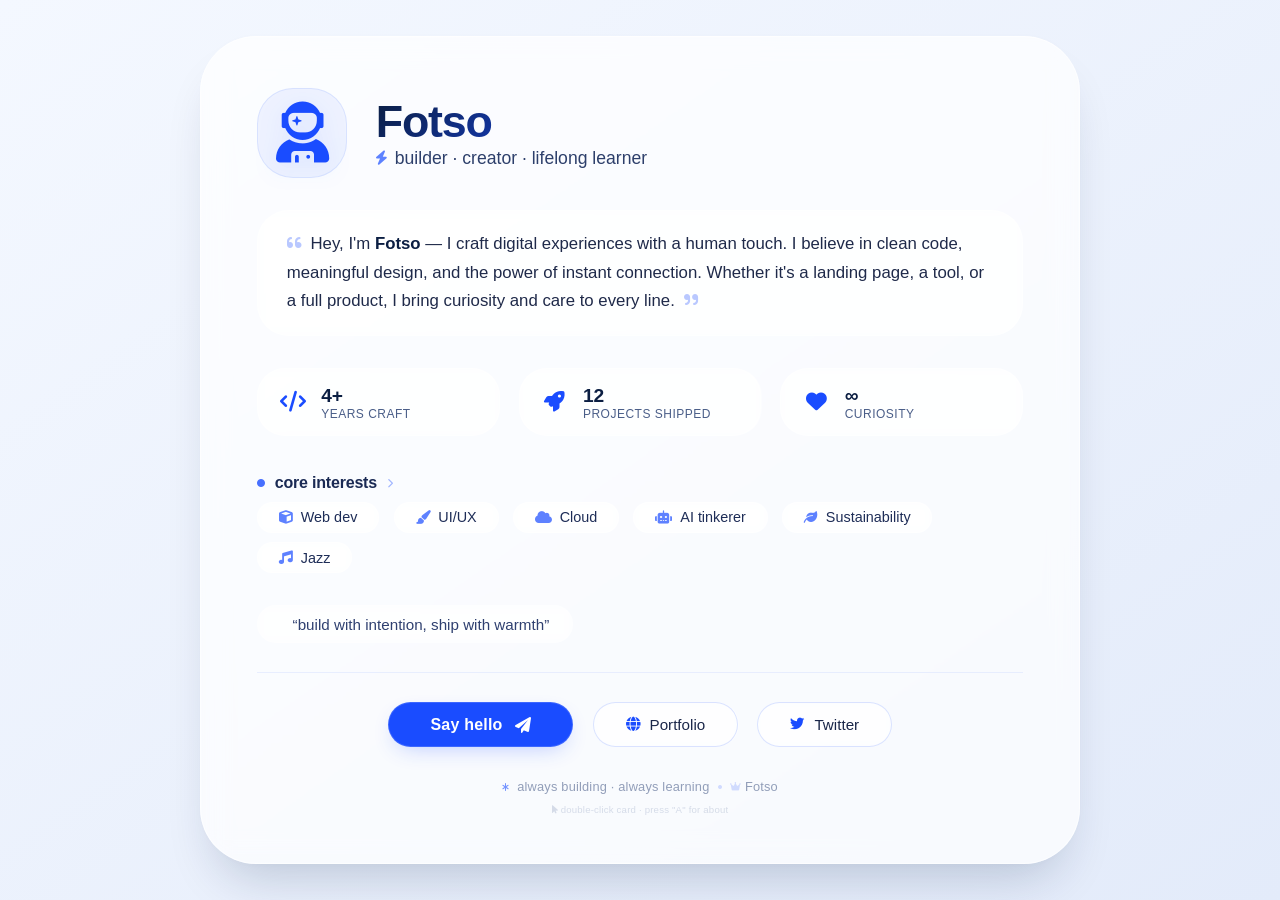
==== about.html @ 0a40fa95 "Rename welcome2.html to about.html" ====
<!DOCTYPE html>
<html lang="en">
<head>
  <meta charset="UTF-8" />
  <meta name="viewport" content="width=device-width, initial-scale=1.0" />
  <title>About · Fotso</title>
  <!-- Font Awesome 6 (free) for clean icons -->
  <link rel="stylesheet" href="https://cdnjs.cloudflare.com/ajax/libs/font-awesome/6.0.0-beta3/css/all.min.css" />
  <style>
    /* ----- reset & base ----- */
    * {
      margin: 0;
      padding: 0;
      box-sizing: border-box;
    }

    body {
      background: linear-gradient(145deg, #f4f8ff 0%, #e3ebfa 100%);
      min-height: 100vh;
      display: flex;
      align-items: center;
      justify-content: center;
      font-family: 'Inter', -apple-system, BlinkMacSystemFont, 'Segoe UI', Roboto, Helvetica, Arial, sans-serif;
      padding: 1.5rem;
      margin: 0;
    }

    /* ----- main card – about me ----- */
    .about-card {
      max-width: 880px;
      width: 100%;
      background: rgba(255, 255, 255, 0.72);
      backdrop-filter: blur(14px);
      -webkit-backdrop-filter: blur(14px);
      border-radius: 56px;
      padding: 3.2rem 3.5rem 3rem;
      box-shadow: 0 30px 50px -18px rgba(0, 30, 70, 0.20),
                  0 2px 10px rgba(0,0,0,0.02);
      border: 1px solid rgba(255, 255, 255, 0.6);
      transition: all 0.25s ease;
    }

    .about-card:hover {
      box-shadow: 0 40px 65px -18px rgba(0, 45, 100, 0.25);
      transform: scale(1.005);
      background: rgba(255, 255, 255, 0.85);
    }

    /* ----- header / identity ----- */
    .about-header {
      display: flex;
      align-items: center;
      gap: 1rem 1.8rem;
      flex-wrap: wrap;
      margin-bottom: 2rem;
    }

    .avatar-icon {
      font-size: 3.8rem;
      color: #1a4cff;
      background: rgba(26, 76, 255, 0.06);
      width: 90px;
      height: 90px;
      display: flex;
      align-items: center;
      justify-content: center;
      border-radius: 36px;
      border: 1px solid rgba(26, 76, 255, 0.10);
      transition: 0.2s;
      flex-shrink: 0;
    }

    .avatar-icon i {
      filter: drop-shadow(0 6px 12px rgba(26, 76, 255, 0.10));
    }

    .name-title h1 {
      font-size: 2.8rem;
      font-weight: 700;
      letter-spacing: -1.2px;
      background: linear-gradient(135deg, #0b1e42, #1a4cff);
      -webkit-background-clip: text;
      background-clip: text;
      color: transparent;
      line-height: 1.1;
    }

    .name-title .role {
      font-size: 1.1rem;
      font-weight: 450;
      color: #2d3f6b;
      display: flex;
      align-items: center;
      gap: 8px;
      margin-top: 0.1rem;
    }

    .name-title .role i {
      color: #1a4cff;
      font-size: 0.9rem;
      opacity: 0.7;
    }

    /* ----- about body ----- */
    .about-body {
      display: flex;
      flex-direction: column;
      gap: 1.8rem;
      margin: 0.8rem 0 1.8rem;
    }

    .bio {
      font-size: 1.05rem;
      line-height: 1.7;
      color: #1f2a4a;
      background: rgba(255, 255, 255, 0.3);
      padding: 1.2rem 1.8rem;
      border-radius: 32px;
      border: 1px solid rgba(255, 255, 255, 0.5);
      backdrop-filter: blur(4px);
    }

    .bio i {
      color: #1a4cff;
      margin-right: 6px;
      opacity: 0.7;
    }

    .bio strong {
      color: #0b1e42;
      font-weight: 600;
    }

    /* ----- stats / highlights ----- */
    .stats-grid {
      display: grid;
      grid-template-columns: repeat(auto-fit, minmax(150px, 1fr));
      gap: 1rem 1.2rem;
      margin: 0.2rem 0;
    }

    .stat-item {
      background: rgba(255, 255, 255, 0.3);
      backdrop-filter: blur(4px);
      border: 1px solid rgba(255, 255, 255, 0.5);
      border-radius: 28px;
      padding: 0.9rem 1.2rem;
      display: flex;
      align-items: center;
      gap: 12px;
      transition: 0.15s;
    }

    .stat-item:hover {
      background: rgba(255, 255, 255, 0.5);
      border-color: rgba(26, 76, 255, 0.15);
    }

    .stat-item i {
      font-size: 1.3rem;
      color: #1a4cff;
      width: 2rem;
      text-align: center;
    }

    .stat-item .stat-content {
      display: flex;
      flex-direction: column;
    }

    .stat-item .stat-number {
      font-weight: 700;
      font-size: 1.2rem;
      color: #0b1e42;
      line-height: 1.2;
    }

    .stat-item .stat-label {
      font-size: 0.75rem;
      text-transform: uppercase;
      letter-spacing: 0.5px;
      color: #4a5e88;
      font-weight: 500;
    }

    /* ----- skills / interests (pill style) ----- */
    .section-label {
      display: flex;
      align-items: center;
      gap: 10px;
      font-weight: 600;
      font-size: 1rem;
      color: #1a2a54;
      margin: 0.4rem 0 0.6rem;
      letter-spacing: -0.2px;
    }

    .section-label i {
      color: #1a4cff;
      font-size: 1.1rem;
      opacity: 0.8;
    }

    .pill-group {
      display: flex;
      flex-wrap: wrap;
      gap: 0.6rem 0.9rem;
    }

    .pill {
      background: rgba(255, 255, 255, 0.5);
      backdrop-filter: blur(4px);
      border: 1px solid rgba(255, 255, 255, 0.6);
      padding: 0.4rem 1.3rem;
      border-radius: 40px;
      font-size: 0.9rem;
      font-weight: 450;
      color: #1e2d57;
      display: inline-flex;
      align-items: center;
      gap: 8px;
      transition: 0.15s;
    }

    .pill i {
      color: #1a4cff;
      font-size: 0.85rem;
      opacity: 0.7;
    }

    .pill:hover {
      background: rgba(26, 76, 255, 0.04);
      border-color: rgba(26, 76, 255, 0.2);
      transform: translateY(-1px);
    }

    /* ----- action / connect buttons ----- */
    .connect-group {
      display: flex;
      flex-wrap: wrap;
      align-items: center;
      justify-content: center;
      gap: 1rem 1.2rem;
      margin-top: 1.2rem;
      padding-top: 1.8rem;
      border-top: 1px solid rgba(26, 76, 255, 0.08);
    }

    .btn-primary-about {
      background: #1a4cff;
      color: white;
      border: none;
      padding: 0.8rem 2.6rem;
      border-radius: 80px;
      font-weight: 600;
      font-size: 1rem;
      display: inline-flex;
      align-items: center;
      gap: 12px;
      cursor: pointer;
      transition: all 0.2s ease;
      box-shadow: 0 8px 22px -8px rgba(26, 76, 255, 0.30);
      border: 1px solid rgba(255, 255, 255, 0.15);
      letter-spacing: 0.2px;
    }

    .btn-primary-about i {
      font-size: 1rem;
      transition: transform 0.2s ease;
    }

    .btn-primary-about:hover {
      background: #0039e6;
      transform: scale(1.02) translateY(-2px);
      box-shadow: 0 14px 30px -8px rgba(26, 76, 255, 0.40);
    }

    .btn-primary-about:hover i {
      transform: translateX(3px);
    }

    .btn-outline-about {
      background: transparent;
      color: #1a2649;
      border: 1.5px solid rgba(26, 76, 255, 0.15);
      padding: 0.8rem 2rem;
      border-radius: 80px;
      font-weight: 500;
      font-size: 0.95rem;
      display: inline-flex;
      align-items: center;
      gap: 10px;
      cursor: pointer;
      transition: all 0.2s ease;
      background: rgba(255, 255, 255, 0.2);
      backdrop-filter: blur(4px);
    }

    .btn-outline-about i {
      color: #1a4cff;
      font-size: 0.9rem;
    }

    .btn-outline-about:hover {
      background: rgba(26, 76, 255, 0.04);
      border-color: #1a4cff;
      transform: scale(1.02);
    }

    /* ----- footer note ----- */
    .footnote-about {
      margin-top: 2rem;
      font-size: 0.8rem;
      color: #4d608a;
      display: flex;
      align-items: center;
      justify-content: center;
      gap: 8px;
      flex-wrap: wrap;
      opacity: 0.6;
      letter-spacing: 0.2px;
    }

    .footnote-about i {
      color: #1a4cff;
      font-size: 0.7rem;
    }

    /* ----- responsive ----- */
    @media (max-width: 640px) {
      .about-card {
        padding: 2.2rem 1.8rem;
        border-radius: 40px;
      }

      .about-header {
        flex-direction: column;
        align-items: center;
        text-align: center;
      }

      .name-title h1 {
        font-size: 2.4rem;
      }

      .avatar-icon {
        width: 80px;
        height: 80px;
        font-size: 3.2rem;
      }

      .bio {
        font-size: 0.95rem;
        padding: 1rem 1.4rem;
      }

      .stats-grid {
        grid-template-columns: 1fr 1fr;
      }

      .connect-group {
        flex-direction: column;
        width: 100%;
      }

      .btn-primary-about, .btn-outline-about {
        width: 100%;
        justify-content: center;
      }
    }

    @media (max-width: 400px) {
      .about-card {
        padding: 1.8rem 1.2rem;
      }
      .stats-grid {
        grid-template-columns: 1fr;
      }
    }

    /* small pulse on avatar */
    .pulse-avatar {
      animation: softPulse 3s ease-in-out infinite;
    }

    @keyframes softPulse {
      0% { box-shadow: 0 0 0 0 rgba(26, 76, 255, 0.04); }
      50% { box-shadow: 0 0 0 12px rgba(26, 76, 255, 0.01); }
      100% { box-shadow: 0 0 0 0 rgba(26, 76, 255, 0.04); }
    }
  </style>
</head>
<body>

  <div class="about-card">

    <!-- header: avatar + name -->
    <div class="about-header">
      <div class="avatar-icon pulse-avatar">
        <i class="fas fa-user-astronaut"></i>
      </div>
      <div class="name-title">
        <h1>Fotso</h1>
        <div class="role">
          <i class="fas fa-bolt"></i>
          <span>builder · creator · lifelong learner</span>
        </div>
      </div>
    </div>

    <!-- about body -->
    <div class="about-body">

      <!-- bio -->
      <div class="bio">
        <i class="fas fa-quote-left" style="opacity: 0.3; margin-right: 4px;"></i>
        Hey, I'm <strong>Fotso</strong> — I craft digital experiences with a human touch. 
        I believe in clean code, meaningful design, and the power of instant connection. 
        Whether it's a landing page, a tool, or a full product, I bring curiosity and care to every line.
        <i class="fas fa-quote-right" style="opacity: 0.3; margin-left: 4px;"></i>
      </div>

      <!-- stats / mini highlights -->
      <div class="stats-grid">
        <div class="stat-item">
          <i class="fas fa-code"></i>
          <div class="stat-content">
            <span class="stat-number">4+</span>
            <span class="stat-label">years craft</span>
          </div>
        </div>
        <div class="stat-item">
          <i class="fas fa-rocket"></i>
          <div class="stat-content">
            <span class="stat-number">12</span>
            <span class="stat-label">projects shipped</span>
          </div>
        </div>
        <div class="stat-item">
          <i class="fas fa-heart"></i>
          <div class="stat-content">
            <span class="stat-number">∞</span>
            <span class="stat-label">curiosity</span>
          </div>
        </div>
      </div>

      <!-- skills & interests -->
      <div>
        <div class="section-label">
          <i class="fas fa-circle" style="font-size: 0.5rem;"></i>
          <span>core interests</span>
          <i class="fas fa-chevron-right" style="font-size: 0.6rem; opacity: 0.4;"></i>
        </div>
        <div class="pill-group">
          <span class="pill"><i class="fas fa-cube"></i> Web dev</span>
          <span class="pill"><i class="fas fa-paint-brush"></i> UI/UX</span>
          <span class="pill"><i class="fas fa-cloud"></i> Cloud</span>
          <span class="pill"><i class="fas fa-robot"></i> AI tinkerer</span>
          <span class="pill"><i class="fas fa-leaf"></i> Sustainability</span>
          <span class="pill"><i class="fas fa-music"></i> Jazz</span>
        </div>
      </div>

      <!-- extra: values / quote -->
      <div style="margin-top: 0.2rem; font-size: 0.95rem; color: #2f4070; background: rgba(255,255,255,0.2); padding: 0.6rem 1.4rem; border-radius: 40px; border: 1px solid rgba(255,255,255,0.3); backdrop-filter: blur(4px); display: inline-block; align-self: flex-start;">
        <i class="fas fa-sparkles" style="color: #1a4cff; margin-right: 8px;"></i>
        “build with intention, ship with warmth”
      </div>
    </div>

    <!-- connect / actions -->
    <div class="connect-group">
      <button class="btn-primary-about" onclick="alert('📬 Let’s connect — reach out anytime!')">
        <span>Say hello</span>
        <i class="fas fa-paper-plane"></i>
      </button>
      <button class="btn-outline-about" onclick="alert('🌐 Check out my latest work.')">
        <i class="fas fa-globe"></i>
        <span>Portfolio</span>
      </button>
      <button class="btn-outline-about" onclick="alert('🐦 Find me on Twitter / X.')">
        <i class="fab fa-twitter"></i>
        <span>Twitter</span>
      </button>
    </div>

    <!-- subtle footer -->
    <div class="footnote-about">
      <i class="fas fa-asterisk" style="font-size: 0.5rem;"></i>
      <span>always building · always learning</span>
      <i class="fas fa-circle" style="font-size: 0.25rem; opacity: 0.3;"></i>
      <span style="display: inline-flex; align-items: center; gap: 4px;">
        <i class="fas fa-crown" style="font-size: 0.6rem; opacity: 0.3;"></i>
        Fotso
      </span>
    </div>

    <!-- tiny interactive hint -->
    <div style="margin-top: 0.6rem; font-size: 0.6rem; letter-spacing: 0.2px; color: #6b7fa5; opacity: 0.25; user-select: none; text-align: center;">
      <i class="fas fa-mouse-pointer"></i> double‑click card · press "A" for about
    </div>
  </div>

  <script>
    (function() {
      // double-click on card triggers a personal message
      const card = document.querySelector('.about-card');
      if (card) {
        card.addEventListener('dblclick', function(e) {
          if (e.target.closest('button')) return;
          alert('👋 Hey, Fotso here! Thanks for stopping by. (double-click magic)');
        });
      }

      // keyboard shortcut: 'a' or 'A' for about instant message
      document.addEventListener('keydown', function(e) {
        if (e.key === 'a' || e.key === 'A') {
          if (!e.ctrlKey && !e.metaKey && !e.altKey) {
            e.preventDefault();
            alert('📖 About Fotso: builder, creator, human. (you pressed “A”)');
          }
        }
      });

      // console greeting
      console.log('%c👤 Fotso · about page', 'font-size: 16px; font-weight: 600; color: #1a4cff; background: #edf3ff; padding: 6px 14px; border-radius: 30px;');
      console.log('%c✨ double‑click the card or press "A" for a personal note', 'font-size: 12px; color: #2d3f6b;');
    })();
  </script>

</body>
</html>
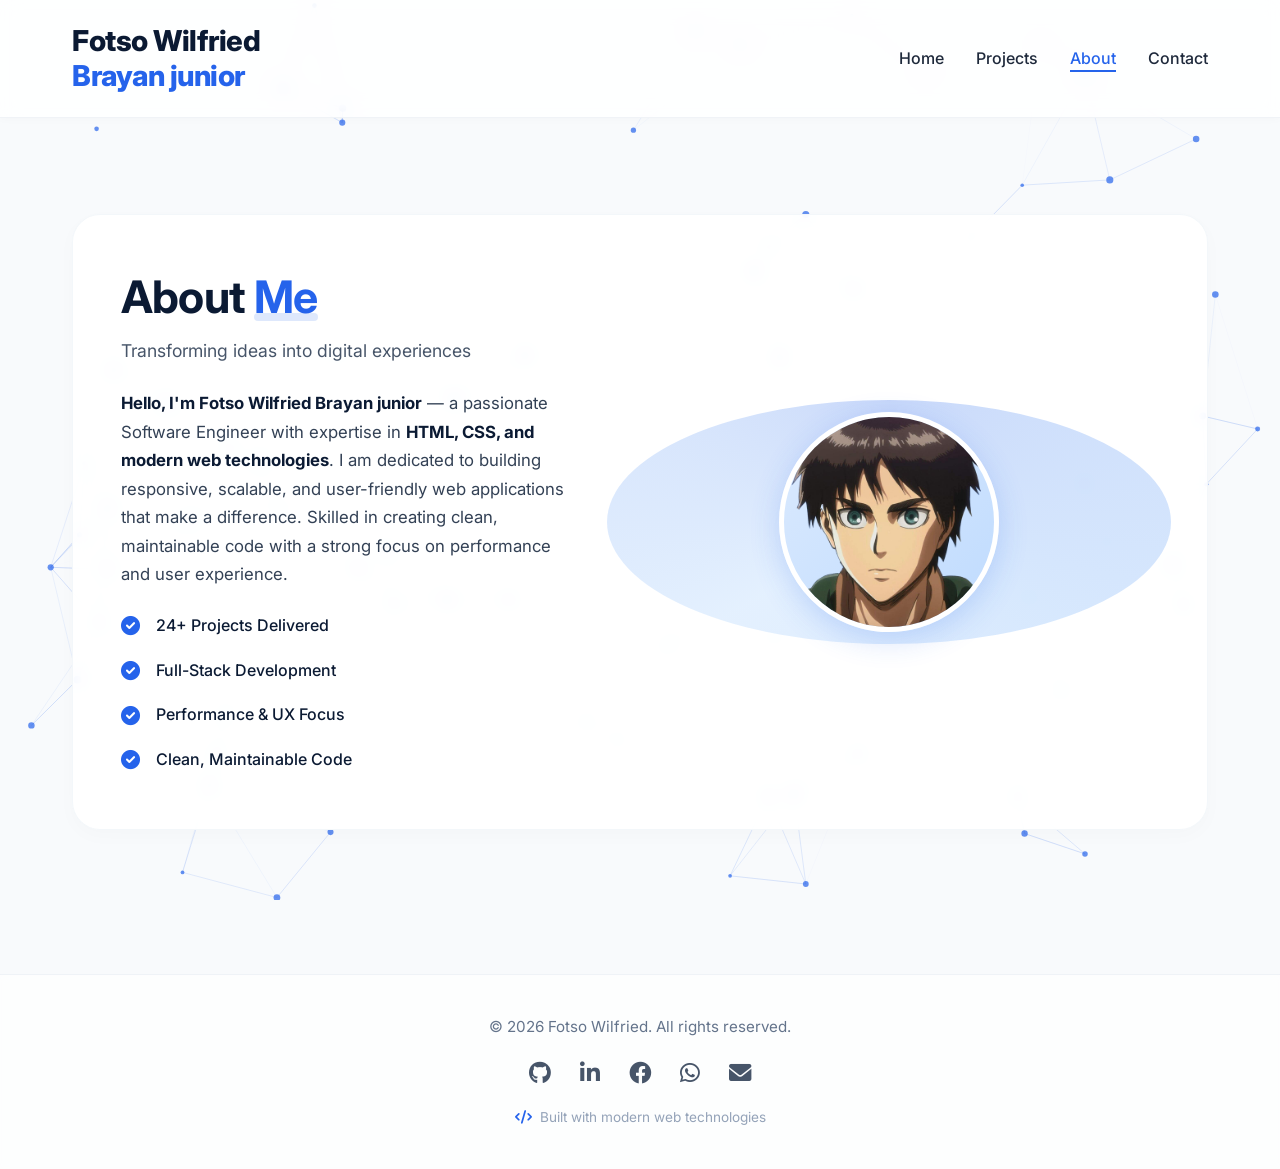
==== commit d3ece04f: "Update portfolio homepage" ====
--- a/about.html
+++ b/about.html
@@ -1,13 +1,17 @@
 <!DOCTYPE html>
 <html lang="en">
 <head>
-  <meta charset="UTF-8" />
-  <meta name="viewport" content="width=device-width, initial-scale=1.0" />
-  <title>About · Fotso</title>
-  <!-- Font Awesome 6 (free) for clean icons -->
-  <link rel="stylesheet" href="https://cdnjs.cloudflare.com/ajax/libs/font-awesome/6.0.0-beta3/css/all.min.css" />
+  <meta charset="UTF-8">
+  <meta name="viewport" content="width=device-width, initial-scale=1.0">
+  <title>About · Fotso Wilfried</title>
+  <!-- Google Fonts for a clean, modern look -->
+  <link rel="preconnect" href="https://fonts.googleapis.com">
+  <link rel="preconnect" href="https://fonts.gstatic.com" crossorigin>
+  <link href="https://fonts.googleapis.com/css2?family=Inter:opsz,wght@14..32,300;14..32,400;14..32,600;14..32,700;14..32,800&display=swap" rel="stylesheet">
+  <!-- Font Awesome for icons -->
+  <link rel="stylesheet" href="https://cdnjs.cloudflare.com/ajax/libs/font-awesome/6.0.0-beta3/css/all.min.css">
   <style>
-    /* ----- reset & base ----- */
+    /* ===== RESET & BASE ===== */
     * {
       margin: 0;
       padding: 0;
@@ -15,517 +19,631 @@
     }
 
     body {
-      background: linear-gradient(145deg, #f4f8ff 0%, #e3ebfa 100%);
-      min-height: 100vh;
+      font-family: 'Inter', sans-serif;
+      background-color: #f8fafc;
+      color: #0b1a33;
+      line-height: 1.6;
+      overflow-x: hidden;
+    }
+
+    .container {
+      max-width: 1200px;
+      margin: 0 auto;
+      padding: 0 2rem;
+      position: relative;
+      z-index: 2;
+    }
+
+    /* ===== ANIMATIONS ===== */
+    @keyframes fadeInUp {
+      from {
+        opacity: 0;
+        transform: translateY(30px);
+      }
+      to {
+        opacity: 1;
+        transform: translateY(0);
+      }
+    }
+
+    @keyframes fadeIn {
+      from {
+        opacity: 0;
+      }
+      to {
+        opacity: 1;
+      }
+    }
+
+    @keyframes slideInLeft {
+      from {
+        opacity: 0;
+        transform: translateX(-40px);
+      }
+      to {
+        opacity: 1;
+        transform: translateX(0);
+      }
+    }
+
+    @keyframes slideInRight {
+      from {
+        opacity: 0;
+        transform: translateX(40px);
+      }
+      to {
+        opacity: 1;
+        transform: translateX(0);
+      }
+    }
+
+    @keyframes float {
+      0% {
+        transform: translateY(0px);
+      }
+      50% {
+        transform: translateY(-10px);
+      }
+      100% {
+        transform: translateY(0px);
+      }
+    }
+
+    @keyframes shimmer {
+      0% {
+        background-position: -200% center;
+      }
+      100% {
+        background-position: 200% center;
+      }
+    }
+
+    @keyframes spin {
+      from { transform: rotate(0deg); }
+      to { transform: rotate(360deg); }
+    }
+
+    @keyframes softPulse {
+      0% { box-shadow: 0 0 0 0 rgba(37, 99, 235, 0.12); }
+      50% { box-shadow: 0 0 0 25px rgba(37, 99, 235, 0.04); }
+      100% { box-shadow: 0 0 0 0 rgba(37, 99, 235, 0.12); }
+    }
+
+    @keyframes borderGlow {
+      0% { border-color: rgba(37, 99, 235, 0.3); }
+      50% { border-color: rgba(37, 99, 235, 0.8); }
+      100% { border-color: rgba(37, 99, 235, 0.3); }
+    }
+
+    /* ===== PARTICLE NETWORK CANVAS ===== */
+    #particle-canvas {
+      position: fixed;
+      top: 0;
+      left: 0;
+      width: 100%;
+      height: 100%;
+      z-index: 0;
+      pointer-events: none;
+      background: transparent;
+    }
+
+    /* ===== HEADER / NAV ===== */
+    header {
+      padding: 1.5rem 0;
+      border-bottom: 1px solid rgba(226, 232, 240, 0.5);
+      background-color: rgba(255, 255, 255, 0.85);
+      backdrop-filter: blur(10px);
+      box-shadow: 0 2px 8px rgba(0,0,0,0.02);
+      position: sticky;
+      top: 0;
+      z-index: 100;
+      animation: fadeIn 0.8s ease;
+    }
+
+    nav {
+      display: flex;
+      justify-content: space-between;
+      align-items: center;
+      flex-wrap: wrap;
+    }
+
+    .logo {
+      font-weight: 800;
+      font-size: 1.8rem;
+      letter-spacing: -0.5px;
+      color: #0b1a33;
+      transition: transform 0.3s ease;
+      text-decoration: none;
+      line-height: 1.2;
+    }
+
+    .logo:hover {
+      transform: scale(1.02);
+    }
+
+    .logo span {
+      color: #2563eb;
+    }
+
+    .nav-links {
+      display: flex;
+      gap: 2rem;
+      list-style: none;
+      font-weight: 500;
+    }
+
+    .nav-links a {
+      text-decoration: none;
+      color: #1e293b;
+      transition: color 0.3s ease, transform 0.3s ease;
+      position: relative;
+      padding-bottom: 4px;
+    }
+
+    .nav-links a::after {
+      content: '';
+      position: absolute;
+      bottom: 0;
+      left: 0;
+      width: 0;
+      height: 2px;
+      background-color: #2563eb;
+      transition: width 0.3s ease;
+    }
+
+    .nav-links a:hover {
+      color: #2563eb;
+      transform: translateY(-2px);
+    }
+
+    .nav-links a:hover::after {
+      width: 100%;
+    }
+
+    .nav-links a.active {
+      color: #2563eb;
+    }
+
+    .nav-links a.active::after {
+      width: 100%;
+    }
+
+    /* ===== ABOUT SECTION ===== */
+    .about-page {
+      padding: 4rem 0 3rem;
+    }
+
+    .about-section {
+      background-color: rgba(255, 255, 255, 0.92);
+      backdrop-filter: blur(8px);
+      border-radius: 28px;
+      padding: 3.5rem 3rem;
+      margin: 2rem 0 4rem;
+      box-shadow: 0 6px 20px rgba(0,0,0,0.02);
+      border: 1px solid rgba(241, 245, 249, 0.8);
+      animation: fadeInUp 0.8s ease 0.3s both;
+      transition: box-shadow 0.4s ease, transform 0.4s ease;
+    }
+
+    .about-section:hover {
+      box-shadow: 0 12px 40px rgba(0,0,0,0.06);
+      transform: translateY(-2px);
+    }
+
+    .about-grid {
+      display: grid;
+      grid-template-columns: 1fr 1.2fr;
+      gap: 3rem;
+      align-items: center;
+    }
+
+    .about-title {
+      font-size: 2.8rem;
+      font-weight: 700;
+      letter-spacing: -0.8px;
+      line-height: 1.2;
+      margin-bottom: 0.75rem;
+      animation: slideInLeft 0.6s ease both;
+    }
+
+    .about-title span {
+      color: #2563eb;
+      position: relative;
+      display: inline-block;
+    }
+
+    .about-title span::after {
+      content: '';
+      position: absolute;
+      bottom: 4px;
+      left: 0;
+      width: 100%;
+      height: 8px;
+      background: rgba(37, 99, 235, 0.15);
+      z-index: -1;
+      border-radius: 4px;
+    }
+
+    .about-sub {
+      font-size: 1.1rem;
+      font-weight: 400;
+      color: #475569;
+      margin-bottom: 1.5rem;
+      animation: slideInLeft 0.6s ease 0.1s both;
+    }
+
+    .about-text {
+      color: #334155;
+      margin-bottom: 1.5rem;
+      font-size: 1.05rem;
+      line-height: 1.7;
+      animation: slideInLeft 0.6s ease 0.2s both;
+    }
+
+    .about-text strong {
+      color: #0b1a33;
+    }
+
+    .about-highlights {
+      display: flex;
+      flex-wrap: wrap;
+      gap: 1.2rem 2rem;
+      margin-top: 1.2rem;
+      animation: slideInLeft 0.6s ease 0.3s both;
+    }
+
+    .about-highlights li {
+      list-style: none;
       display: flex;
       align-items: center;
+      gap: 0.6rem;
+      font-weight: 500;
+      transition: transform 0.3s ease;
+      cursor: default;
+    }
+
+    .about-highlights li:hover {
+      transform: translateX(5px);
+    }
+
+    .about-highlights i {
+      color: #2563eb;
+      font-size: 1.2rem;
+      width: 1.6rem;
+      transition: transform 0.3s ease;
+    }
+
+    .about-highlights li:hover i {
+      transform: scale(1.15);
+    }
+
+    /* ===== ABOUT PROFILE IMAGE ===== */
+    .about-image-wrapper {
+      display: flex;
       justify-content: center;
-      font-family: 'Inter', -apple-system, BlinkMacSystemFont, 'Segoe UI', Roboto, Helvetica, Arial, sans-serif;
-      padding: 1.5rem;
-      margin: 0;
-    }
-
-    /* ----- main card – about me ----- */
-    .about-card {
-      max-width: 880px;
-      width: 100%;
-      background: rgba(255, 255, 255, 0.72);
-      backdrop-filter: blur(14px);
-      -webkit-backdrop-filter: blur(14px);
-      border-radius: 56px;
-      padding: 3.2rem 3.5rem 3rem;
-      box-shadow: 0 30px 50px -18px rgba(0, 30, 70, 0.20),
-                  0 2px 10px rgba(0,0,0,0.02);
-      border: 1px solid rgba(255, 255, 255, 0.6);
-      transition: all 0.25s ease;
-    }
-
-    .about-card:hover {
-      box-shadow: 0 40px 65px -18px rgba(0, 45, 100, 0.25);
-      transform: scale(1.005);
-      background: rgba(255, 255, 255, 0.85);
-    }
-
-    /* ----- header / identity ----- */
-    .about-header {
+      align-items: center;
+      animation: slideInRight 0.6s ease both;
+    }
+
+    .about-profile-image {
+      width: 220px;
+      height: 220px;
+      border-radius: 50%;
+      object-fit: cover;
+      border: 5px solid white;
+      box-shadow: 0 8px 30px rgba(37, 99, 235, 0.2);
+      transition: all 0.4s cubic-bezier(0.4, 0, 0.2, 1);
+      animation: softPulse 3s ease-in-out infinite;
+      background: linear-gradient(135deg, #dbeafe, #bfdbfe);
+      position: relative;
+    }
+
+    .about-profile-image:hover {
+      transform: scale(1.06) rotate(-3deg);
+      box-shadow: 0 12px 45px rgba(37, 99, 235, 0.35);
+      border-color: #2563eb;
+      animation: borderGlow 1.5s ease-in-out infinite;
+    }
+
+    .about-image-wrapper::before {
+      content: '';
+      position: absolute;
+      top: -12px;
+      left: -12px;
+      right: -12px;
+      bottom: -12px;
+      border-radius: 50%;
+      background: conic-gradient(from 0deg, #2563eb, #60a5fa, #93c5fd, #2563eb);
+      opacity: 0.25;
+      animation: spin 6s linear infinite;
+      z-index: -1;
+    }
+
+    .about-image-wrapper {
+      position: relative;
+    }
+
+    /* ===== FOOTER ===== */
+    footer {
+      text-align: center;
+      padding: 2.5rem 0;
+      border-top: 1px solid rgba(226, 232, 240, 0.5);
+      margin-top: 2rem;
+      color: #64748b;
+      font-size: 0.95rem;
+      animation: fadeIn 1s ease 0.5s both;
+      position: relative;
+      z-index: 2;
+      background-color: rgba(255, 255, 255, 0.7);
+      backdrop-filter: blur(4px);
+    }
+
+    footer .social-links {
       display: flex;
-      align-items: center;
-      gap: 1rem 1.8rem;
-      flex-wrap: wrap;
-      margin-bottom: 2rem;
-    }
-
-    .avatar-icon {
-      font-size: 3.8rem;
-      color: #1a4cff;
-      background: rgba(26, 76, 255, 0.06);
-      width: 90px;
-      height: 90px;
-      display: flex;
-      align-items: center;
       justify-content: center;
-      border-radius: 36px;
-      border: 1px solid rgba(26, 76, 255, 0.10);
-      transition: 0.2s;
-      flex-shrink: 0;
-    }
-
-    .avatar-icon i {
-      filter: drop-shadow(0 6px 12px rgba(26, 76, 255, 0.10));
-    }
-
-    .name-title h1 {
-      font-size: 2.8rem;
-      font-weight: 700;
-      letter-spacing: -1.2px;
-      background: linear-gradient(135deg, #0b1e42, #1a4cff);
-      -webkit-background-clip: text;
-      background-clip: text;
-      color: transparent;
-      line-height: 1.1;
-    }
-
-    .name-title .role {
-      font-size: 1.1rem;
-      font-weight: 450;
-      color: #2d3f6b;
-      display: flex;
-      align-items: center;
-      gap: 8px;
-      margin-top: 0.1rem;
-    }
-
-    .name-title .role i {
-      color: #1a4cff;
-      font-size: 0.9rem;
-      opacity: 0.7;
-    }
-
-    /* ----- about body ----- */
-    .about-body {
-      display: flex;
-      flex-direction: column;
       gap: 1.8rem;
-      margin: 0.8rem 0 1.8rem;
-    }
-
-    .bio {
-      font-size: 1.05rem;
-      line-height: 1.7;
-      color: #1f2a4a;
-      background: rgba(255, 255, 255, 0.3);
-      padding: 1.2rem 1.8rem;
-      border-radius: 32px;
-      border: 1px solid rgba(255, 255, 255, 0.5);
-      backdrop-filter: blur(4px);
-    }
-
-    .bio i {
-      color: #1a4cff;
-      margin-right: 6px;
-      opacity: 0.7;
-    }
-
-    .bio strong {
-      color: #0b1e42;
-      font-weight: 600;
-    }
-
-    /* ----- stats / highlights ----- */
-    .stats-grid {
-      display: grid;
-      grid-template-columns: repeat(auto-fit, minmax(150px, 1fr));
-      gap: 1rem 1.2rem;
-      margin: 0.2rem 0;
-    }
-
-    .stat-item {
-      background: rgba(255, 255, 255, 0.3);
-      backdrop-filter: blur(4px);
-      border: 1px solid rgba(255, 255, 255, 0.5);
-      border-radius: 28px;
-      padding: 0.9rem 1.2rem;
-      display: flex;
-      align-items: center;
-      gap: 12px;
-      transition: 0.15s;
-    }
-
-    .stat-item:hover {
-      background: rgba(255, 255, 255, 0.5);
-      border-color: rgba(26, 76, 255, 0.15);
-    }
-
-    .stat-item i {
-      font-size: 1.3rem;
-      color: #1a4cff;
-      width: 2rem;
-      text-align: center;
-    }
-
-    .stat-item .stat-content {
-      display: flex;
-      flex-direction: column;
-    }
-
-    .stat-item .stat-number {
-      font-weight: 700;
-      font-size: 1.2rem;
-      color: #0b1e42;
-      line-height: 1.2;
-    }
-
-    .stat-item .stat-label {
-      font-size: 0.75rem;
-      text-transform: uppercase;
-      letter-spacing: 0.5px;
-      color: #4a5e88;
-      font-weight: 500;
-    }
-
-    /* ----- skills / interests (pill style) ----- */
-    .section-label {
-      display: flex;
-      align-items: center;
-      gap: 10px;
-      font-weight: 600;
-      font-size: 1rem;
-      color: #1a2a54;
-      margin: 0.4rem 0 0.6rem;
-      letter-spacing: -0.2px;
-    }
-
-    .section-label i {
-      color: #1a4cff;
-      font-size: 1.1rem;
-      opacity: 0.8;
-    }
-
-    .pill-group {
-      display: flex;
-      flex-wrap: wrap;
-      gap: 0.6rem 0.9rem;
-    }
-
-    .pill {
-      background: rgba(255, 255, 255, 0.5);
-      backdrop-filter: blur(4px);
-      border: 1px solid rgba(255, 255, 255, 0.6);
-      padding: 0.4rem 1.3rem;
-      border-radius: 40px;
-      font-size: 0.9rem;
-      font-weight: 450;
-      color: #1e2d57;
-      display: inline-flex;
-      align-items: center;
-      gap: 8px;
-      transition: 0.15s;
-    }
-
-    .pill i {
-      color: #1a4cff;
-      font-size: 0.85rem;
-      opacity: 0.7;
-    }
-
-    .pill:hover {
-      background: rgba(26, 76, 255, 0.04);
-      border-color: rgba(26, 76, 255, 0.2);
-      transform: translateY(-1px);
-    }
-
-    /* ----- action / connect buttons ----- */
-    .connect-group {
-      display: flex;
-      flex-wrap: wrap;
-      align-items: center;
-      justify-content: center;
-      gap: 1rem 1.2rem;
-      margin-top: 1.2rem;
-      padding-top: 1.8rem;
-      border-top: 1px solid rgba(26, 76, 255, 0.08);
-    }
-
-    .btn-primary-about {
-      background: #1a4cff;
-      color: white;
-      border: none;
-      padding: 0.8rem 2.6rem;
-      border-radius: 80px;
-      font-weight: 600;
-      font-size: 1rem;
-      display: inline-flex;
-      align-items: center;
-      gap: 12px;
-      cursor: pointer;
-      transition: all 0.2s ease;
-      box-shadow: 0 8px 22px -8px rgba(26, 76, 255, 0.30);
-      border: 1px solid rgba(255, 255, 255, 0.15);
-      letter-spacing: 0.2px;
-    }
-
-    .btn-primary-about i {
-      font-size: 1rem;
-      transition: transform 0.2s ease;
-    }
-
-    .btn-primary-about:hover {
-      background: #0039e6;
-      transform: scale(1.02) translateY(-2px);
-      box-shadow: 0 14px 30px -8px rgba(26, 76, 255, 0.40);
-    }
-
-    .btn-primary-about:hover i {
-      transform: translateX(3px);
-    }
-
-    .btn-outline-about {
-      background: transparent;
-      color: #1a2649;
-      border: 1.5px solid rgba(26, 76, 255, 0.15);
-      padding: 0.8rem 2rem;
-      border-radius: 80px;
-      font-weight: 500;
-      font-size: 0.95rem;
-      display: inline-flex;
-      align-items: center;
-      gap: 10px;
-      cursor: pointer;
-      transition: all 0.2s ease;
-      background: rgba(255, 255, 255, 0.2);
-      backdrop-filter: blur(4px);
-    }
-
-    .btn-outline-about i {
-      color: #1a4cff;
-      font-size: 0.9rem;
-    }
-
-    .btn-outline-about:hover {
-      background: rgba(26, 76, 255, 0.04);
-      border-color: #1a4cff;
-      transform: scale(1.02);
-    }
-
-    /* ----- footer note ----- */
-    .footnote-about {
-      margin-top: 2rem;
-      font-size: 0.8rem;
-      color: #4d608a;
-      display: flex;
-      align-items: center;
-      justify-content: center;
-      gap: 8px;
-      flex-wrap: wrap;
-      opacity: 0.6;
-      letter-spacing: 0.2px;
-    }
-
-    .footnote-about i {
-      color: #1a4cff;
-      font-size: 0.7rem;
-    }
-
-    /* ----- responsive ----- */
+      margin-top: 1rem;
+      font-size: 1.4rem;
+    }
+
+    footer .social-links a {
+      color: #475569;
+      transition: all 0.3s cubic-bezier(0.4, 0, 0.2, 1);
+      display: inline-block;
+    }
+
+    footer .social-links a:hover {
+      color: #2563eb;
+      transform: translateY(-4px) scale(1.1);
+    }
+
+    footer .social-links a:active {
+      transform: scale(0.95);
+    }
+
+    footer .fa-code {
+      color: #2563eb;
+      transition: transform 0.5s ease;
+    }
+
+    footer .fa-code:hover {
+      transform: rotate(10deg) scale(1.1);
+    }
+
+    /* ===== RESPONSIVE ===== */
+    @media (max-width: 850px) {
+      .about-grid {
+        grid-template-columns: 1fr;
+        gap: 2rem;
+      }
+      .about-image-wrapper {
+        order: -1;
+      }
+      .about-profile-image {
+        width: 180px;
+        height: 180px;
+      }
+    }
+
     @media (max-width: 640px) {
-      .about-card {
-        padding: 2.2rem 1.8rem;
-        border-radius: 40px;
-      }
-
-      .about-header {
-        flex-direction: column;
-        align-items: center;
-        text-align: center;
-      }
-
-      .name-title h1 {
-        font-size: 2.4rem;
-      }
-
-      .avatar-icon {
-        width: 80px;
-        height: 80px;
-        font-size: 3.2rem;
-      }
-
-      .bio {
+      .container {
+        padding: 0 1.2rem;
+      }
+      .about-section {
+        padding: 2rem 1.5rem;
+      }
+      .nav-links {
+        gap: 1.2rem;
         font-size: 0.95rem;
-        padding: 1rem 1.4rem;
-      }
-
-      .stats-grid {
-        grid-template-columns: 1fr 1fr;
-      }
-
-      .connect-group {
-        flex-direction: column;
-        width: 100%;
-      }
-
-      .btn-primary-about, .btn-outline-about {
-        width: 100%;
-        justify-content: center;
-      }
-    }
-
-    @media (max-width: 400px) {
-      .about-card {
-        padding: 1.8rem 1.2rem;
-      }
-      .stats-grid {
-        grid-template-columns: 1fr;
-      }
-    }
-
-    /* small pulse on avatar */
-    .pulse-avatar {
-      animation: softPulse 3s ease-in-out infinite;
-    }
-
-    @keyframes softPulse {
-      0% { box-shadow: 0 0 0 0 rgba(26, 76, 255, 0.04); }
-      50% { box-shadow: 0 0 0 12px rgba(26, 76, 255, 0.01); }
-      100% { box-shadow: 0 0 0 0 rgba(26, 76, 255, 0.04); }
+      }
+      .logo {
+        font-size: 1.5rem;
+      }
+      .about-title {
+        font-size: 2.2rem;
+      }
+      .about-profile-image {
+        width: 150px;
+        height: 150px;
+      }
+    }
+
+    @media (max-width: 480px) {
+      .about-section {
+        padding: 1.5rem 1rem;
+      }
+      .about-profile-image {
+        width: 130px;
+        height: 130px;
+      }
     }
   </style>
 </head>
 <body>
 
-  <div class="about-card">
-
-    <!-- header: avatar + name -->
-    <div class="about-header">
-      <div class="avatar-icon pulse-avatar">
-        <i class="fas fa-user-astronaut"></i>
-      </div>
-      <div class="name-title">
-        <h1>Fotso</h1>
-        <div class="role">
-          <i class="fas fa-bolt"></i>
-          <span>builder · creator · lifelong learner</span>
-        </div>
-      </div>
+  <!-- ===== PARTICLE NETWORK CANVAS ===== -->
+  <canvas id="particle-canvas"></canvas>
+
+  <!-- ===== HEADER ===== -->
+  <header>
+    <div class="container">
+      <nav>
+        <a href="index.html" class="logo">Fotso Wilfried<br><span>Brayan junior</span></a>
+        <ul class="nav-links">
+          <li><a href="index.html">Home</a></li>
+          <li><a href="projects.html">Projects</a></li>
+          <li><a href="about.html" class="active">About</a></li>
+          <li><a href="contact.html">Contact</a></li>
+        </ul>
+      </nav>
     </div>
-
-    <!-- about body -->
-    <div class="about-body">
-
-      <!-- bio -->
-      <div class="bio">
-        <i class="fas fa-quote-left" style="opacity: 0.3; margin-right: 4px;"></i>
-        Hey, I'm <strong>Fotso</strong> — I craft digital experiences with a human touch. 
-        I believe in clean code, meaningful design, and the power of instant connection. 
-        Whether it's a landing page, a tool, or a full product, I bring curiosity and care to every line.
-        <i class="fas fa-quote-right" style="opacity: 0.3; margin-left: 4px;"></i>
-      </div>
-
-      <!-- stats / mini highlights -->
-      <div class="stats-grid">
-        <div class="stat-item">
-          <i class="fas fa-code"></i>
-          <div class="stat-content">
-            <span class="stat-number">4+</span>
-            <span class="stat-label">years craft</span>
+  </header>
+
+  <main>
+    <div class="container">
+      <section class="about-page">
+        <div class="about-section">
+          <div class="about-grid">
+            <div>
+              <h2 class="about-title">About <span>Me</span></h2>
+              <p class="about-sub">Transforming ideas into digital experiences</p>
+              <p class="about-text">
+                <strong>Hello, I'm Fotso Wilfried Brayan junior</strong> — a passionate Software Engineer with expertise in <strong>HTML, CSS, and modern web technologies</strong>. 
+                I am dedicated to building responsive, scalable, and user-friendly web applications that make a difference.
+                Skilled in creating clean, maintainable code with a strong focus on performance and user experience.
+              </p>
+              <ul class="about-highlights">
+                <li><i class="fas fa-check-circle"></i> 24+ Projects Delivered</li>
+                <li><i class="fas fa-check-circle"></i> Full-Stack Development</li>
+                <li><i class="fas fa-check-circle"></i> Performance & UX Focus</li>
+                <li><i class="fas fa-check-circle"></i> Clean, Maintainable Code</li>
+              </ul>
+            </div>
+            <div class="about-image-wrapper">
+              <img src="Eren.png" alt="Fotso Wilfried" class="about-profile-image" onerror="this.style.display='none'; this.parentElement.innerHTML = '<div class=\'about-image-placeholder\' style=\'width:220px;height:220px;border-radius:50%;background:linear-gradient(135deg,#dbeafe,#bfdbfe);display:flex;align-items:center;justify-content:center;font-size:5rem;color:#2563eb;border:5px solid white;box-shadow:0 8px 30px rgba(37,99,235,0.2);\'><i class=\'fas fa-user-circle\'></i></div>'">
+            </div>
           </div>
         </div>
-        <div class="stat-item">
-          <i class="fas fa-rocket"></i>
-          <div class="stat-content">
-            <span class="stat-number">12</span>
-            <span class="stat-label">projects shipped</span>
-          </div>
-        </div>
-        <div class="stat-item">
-          <i class="fas fa-heart"></i>
-          <div class="stat-content">
-            <span class="stat-number">∞</span>
-            <span class="stat-label">curiosity</span>
-          </div>
-        </div>
+      </section>
+    </div>
+  </main>
+
+  <!-- ===== FOOTER ===== -->
+  <footer>
+    <div class="container">
+      <p>© 2026 Fotso Wilfried. All rights reserved.</p>
+      <div class="social-links">
+         <a href="https://github.com/jude237-h/fotso-wilfried" aria-label="GitHub"><i class="fab fa-github"></i></a>
+        <a href="https://linkedin.com/in/fotso junior" aria-label="LinkedIn"><i class="fab fa-linkedin-in"></i></a>
+        <a href="https://www.facebook.com/Jude Sharpe" aria-label="Facebook"><i class="fab fa-facebook"></i></a>
+        <a href="https://wa.me/237653718185" aria-label="WhatsApp"><i class="fab fa-whatsapp"></i></a>
+        <a href="mailto:fotsojun30@gmail.com" aria-label="Email"><i class="fas fa-envelope"></i></a>
       </div>
-
-      <!-- skills & interests -->
-      <div>
-        <div class="section-label">
-          <i class="fas fa-circle" style="font-size: 0.5rem;"></i>
-          <span>core interests</span>
-          <i class="fas fa-chevron-right" style="font-size: 0.6rem; opacity: 0.4;"></i>
-        </div>
-        <div class="pill-group">
-          <span class="pill"><i class="fas fa-cube"></i> Web dev</span>
-          <span class="pill"><i class="fas fa-paint-brush"></i> UI/UX</span>
-          <span class="pill"><i class="fas fa-cloud"></i> Cloud</span>
-          <span class="pill"><i class="fas fa-robot"></i> AI tinkerer</span>
-          <span class="pill"><i class="fas fa-leaf"></i> Sustainability</span>
-          <span class="pill"><i class="fas fa-music"></i> Jazz</span>
-        </div>
-      </div>
-
-      <!-- extra: values / quote -->
-      <div style="margin-top: 0.2rem; font-size: 0.95rem; color: #2f4070; background: rgba(255,255,255,0.2); padding: 0.6rem 1.4rem; border-radius: 40px; border: 1px solid rgba(255,255,255,0.3); backdrop-filter: blur(4px); display: inline-block; align-self: flex-start;">
-        <i class="fas fa-sparkles" style="color: #1a4cff; margin-right: 8px;"></i>
-        “build with intention, ship with warmth”
-      </div>
+      <p style="margin-top: 1rem; font-size: 0.85rem; color: #94a3b8;">
+        <i class="fas fa-code" style="margin-right: 4px;"></i> Built with modern web technologies
+      </p>
     </div>
-
-    <!-- connect / actions -->
-    <div class="connect-group">
-      <button class="btn-primary-about" onclick="alert('📬 Let’s connect — reach out anytime!')">
-        <span>Say hello</span>
-        <i class="fas fa-paper-plane"></i>
-      </button>
-      <button class="btn-outline-about" onclick="alert('🌐 Check out my latest work.')">
-        <i class="fas fa-globe"></i>
-        <span>Portfolio</span>
-      </button>
-      <button class="btn-outline-about" onclick="alert('🐦 Find me on Twitter / X.')">
-        <i class="fab fa-twitter"></i>
-        <span>Twitter</span>
-      </button>
-    </div>
-
-    <!-- subtle footer -->
-    <div class="footnote-about">
-      <i class="fas fa-asterisk" style="font-size: 0.5rem;"></i>
-      <span>always building · always learning</span>
-      <i class="fas fa-circle" style="font-size: 0.25rem; opacity: 0.3;"></i>
-      <span style="display: inline-flex; align-items: center; gap: 4px;">
-        <i class="fas fa-crown" style="font-size: 0.6rem; opacity: 0.3;"></i>
-        Fotso
-      </span>
-    </div>
-
-    <!-- tiny interactive hint -->
-    <div style="margin-top: 0.6rem; font-size: 0.6rem; letter-spacing: 0.2px; color: #6b7fa5; opacity: 0.25; user-select: none; text-align: center;">
-      <i class="fas fa-mouse-pointer"></i> double‑click card · press "A" for about
-    </div>
-  </div>
+  </footer>
 
   <script>
+    // ===== PARTICLE NETWORK ANIMATION =====
     (function() {
-      // double-click on card triggers a personal message
-      const card = document.querySelector('.about-card');
-      if (card) {
-        card.addEventListener('dblclick', function(e) {
-          if (e.target.closest('button')) return;
-          alert('👋 Hey, Fotso here! Thanks for stopping by. (double-click magic)');
-        });
-      }
-
-      // keyboard shortcut: 'a' or 'A' for about instant message
-      document.addEventListener('keydown', function(e) {
-        if (e.key === 'a' || e.key === 'A') {
-          if (!e.ctrlKey && !e.metaKey && !e.altKey) {
-            e.preventDefault();
-            alert('📖 About Fotso: builder, creator, human. (you pressed “A”)');
+      const canvas = document.getElementById('particle-canvas');
+      const ctx = canvas.getContext('2d');
+      let width, height;
+      let particles = [];
+      const particleCount = 80;
+      const maxDistance = 150;
+      let mouse = { x: null, y: null };
+
+      function resize() {
+        width = window.innerWidth;
+        height = window.innerHeight;
+        canvas.width = width;
+        canvas.height = height;
+      }
+
+      function createParticles() {
+        particles = [];
+        for (let i = 0; i < particleCount; i++) {
+          particles.push({
+            x: Math.random() * width,
+            y: Math.random() * height,
+            vx: (Math.random() - 0.5) * 0.6,
+            vy: (Math.random() - 0.5) * 0.6,
+            radius: Math.random() * 2.5 + 1.5
+          });
+        }
+      }
+
+      function drawParticles() {
+        ctx.clearRect(0, 0, width, height);
+        
+        for (let i = 0; i < particles.length; i++) {
+          for (let j = i + 1; j < particles.length; j++) {
+            const dx = particles[i].x - particles[j].x;
+            const dy = particles[i].y - particles[j].y;
+            const distance = Math.sqrt(dx * dx + dy * dy);
+            
+            if (distance < maxDistance) {
+              const opacity = 1 - (distance / maxDistance);
+              ctx.beginPath();
+              ctx.strokeStyle = `rgba(37, 99, 235, ${opacity * 0.4})`;
+              ctx.lineWidth = 0.8;
+              ctx.moveTo(particles[i].x, particles[i].y);
+              ctx.lineTo(particles[j].x, particles[j].y);
+              ctx.stroke();
+            }
           }
         }
-      });
-
-      // console greeting
-      console.log('%c👤 Fotso · about page', 'font-size: 16px; font-weight: 600; color: #1a4cff; background: #edf3ff; padding: 6px 14px; border-radius: 30px;');
-      console.log('%c✨ double‑click the card or press "A" for a personal note', 'font-size: 12px; color: #2d3f6b;');
+
+        for (let p of particles) {
+          ctx.beginPath();
+          ctx.arc(p.x, p.y, p.radius, 0, Math.PI * 2);
+          ctx.fillStyle = 'rgba(37, 99, 235, 0.7)';
+          ctx.fill();
+        }
+
+        if (mouse.x !== null && mouse.y !== null) {
+          for (let p of particles) {
+            const dx = p.x - mouse.x;
+            const dy = p.y - mouse.y;
+            const distance = Math.sqrt(dx * dx + dy * dy);
+            if (distance < maxDistance) {
+              const opacity = 1 - (distance / maxDistance);
+              ctx.beginPath();
+              ctx.strokeStyle = `rgba(37, 99, 235, ${opacity * 0.3})`;
+              ctx.lineWidth = 1;
+              ctx.moveTo(p.x, p.y);
+              ctx.lineTo(mouse.x, mouse.y);
+              ctx.stroke();
+            }
+          }
+        }
+      }
+
+      function updateParticles() {
+        for (let p of particles) {
+          p.x += p.vx;
+          p.y += p.vy;
+          if (p.x < 0 || p.x > width) p.vx *= -1;
+          if (p.y < 0 || p.y > height) p.vy *= -1;
+        }
+      }
+
+      function animate() {
+        updateParticles();
+        drawParticles();
+        requestAnimationFrame(animate);
+      }
+
+      function onMouseMove(e) {
+        mouse.x = e.clientX;
+        mouse.y = e.clientY;
+      }
+
+      function onMouseLeave() {
+        mouse.x = null;
+        mouse.y = null;
+      }
+
+      function init() {
+        resize();
+        createParticles();
+        animate();
+        window.addEventListener('resize', () => {
+          resize();
+          createParticles();
+        });
+        window.addEventListener('mousemove', onMouseMove);
+        window.addEventListener('mouseleave', onMouseLeave);
+      }
+
+      if (document.readyState === 'loading') {
+        document.addEventListener('DOMContentLoaded', init);
+      } else {
+        init();
+      }
     })();
   </script>
 
